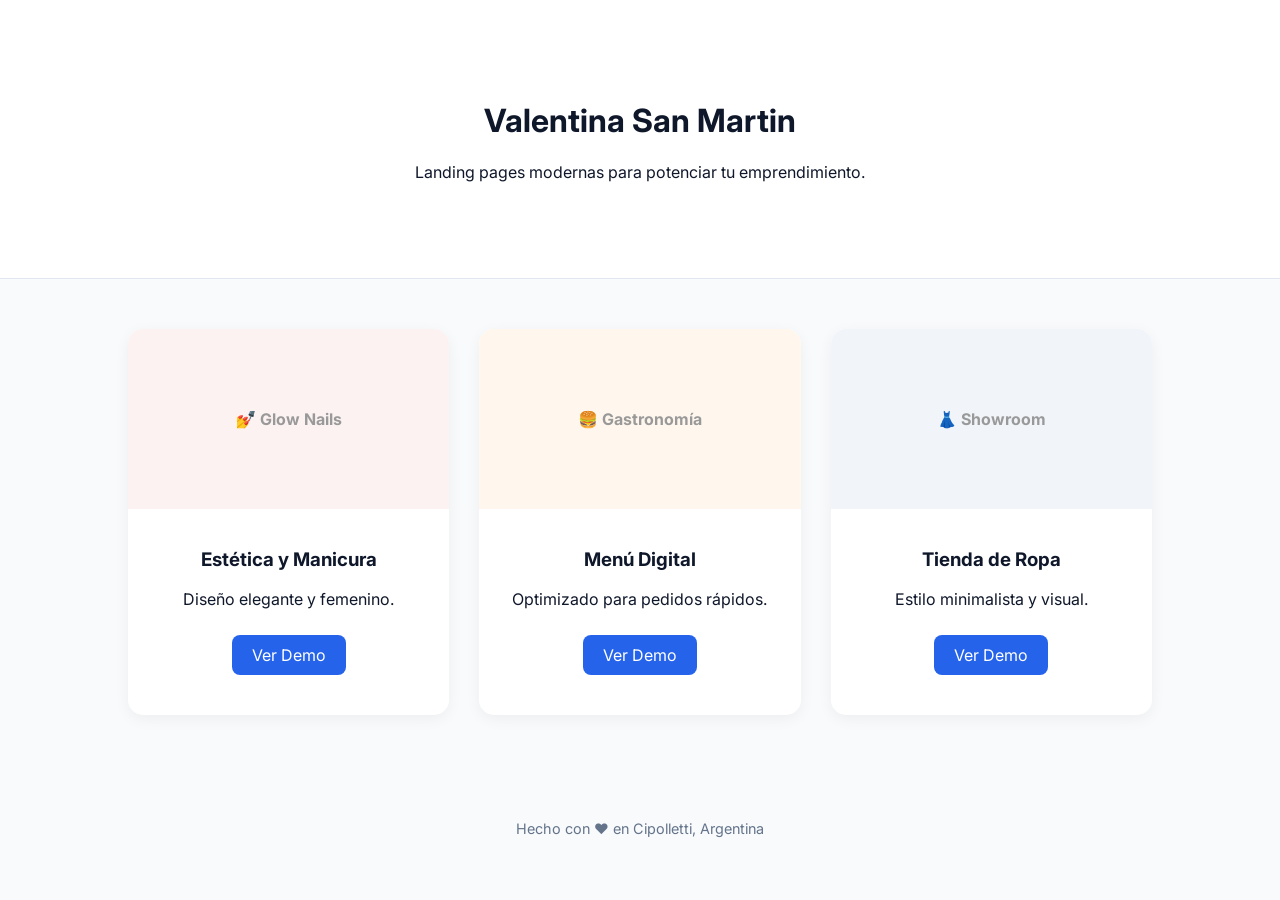
==== index.html @ 0935eae0 "Primer commit: Estructura de portafolio y demos" ====
<!DOCTYPE html>
<html lang="es">
<head>
    <meta charset="UTF-8">
    <meta name="viewport" content="width=device-width, initial-scale=1.0">
    <title>Valentina | Web Design & Soluciones Digitales</title>
    <link href="https://fonts.googleapis.com/css2?family=Inter:wght@300;400;700&display=swap" rel="stylesheet">
    <style>
        :root { --primary: #2563eb; --dark: #0f172a; --gray: #64748b; --light: #f8fafc; }
        body { font-family: 'Inter', sans-serif; background: var(--light); color: var(--dark); margin: 0; }
        header { padding: 80px 10%; text-align: center; background: white; border-bottom: 1px solid #e2e8f0; }
        .grid { display: grid; grid-template-columns: repeat(auto-fit, minmax(300px, 1fr)); gap: 30px; padding: 50px 10%; }
        .card { background: white; border-radius: 15px; overflow: hidden; box-shadow: 0 4px 15px rgba(0,0,0,0.05); transition: 0.3s; text-align: center; padding-bottom: 20px; }
        .card:hover { transform: translateY(-5px); }
        .card-img { height: 180px; background: #eee; display: flex; align-items: center; justify-content: center; font-weight: bold; color: #999; }
        .card-info { padding: 20px; }
        .btn-view { display: inline-block; padding: 10px 20px; background: var(--primary); color: white; text-decoration: none; border-radius: 8px; margin-top: 10px; }
        footer { padding: 40px; text-align: center; font-size: 0.9rem; color: var(--gray); }
    </style>
</head>
<body>
    <header>
        <h1>Valentina San Martin</h1>
        <p>Landing pages modernas para potenciar tu emprendimiento.</p>
    </header>

    <section class="grid">
        <div class="card">
            <div class="card-img" style="background:#fdf2f2;">💅 Glow Nails</div>
            <div class="card-info">
                <h3>Estética y Manicura</h3>
                <p>Diseño elegante y femenino.</p>
                <a href="glow-nails/uñas.html" class="btn-view">Ver Demo</a>
            </div>
        </div>

        <div class="card">
            <div class="card-img" style="background:#fff7ed;">🍔 Gastronomía</div>
            <div class="card-info">
                <h3>Menú Digital</h3>
                <p>Optimizado para pedidos rápidos.</p>
                <a href="gastronomia/comida.html" class="btn-view">Ver Demo</a>
            </div>
        </div>

        <div class="card">
            <div class="card-img" style="background:#f1f5f9;">👗 Showroom</div>
            <div class="card-info">
                <h3>Tienda de Ropa</h3>
                <p>Estilo minimalista y visual.</p>
                <a href="indumentaria/ropa.html" class="btn-view">Ver Demo</a>
            </div>
        </div>
    </section>

    <footer>
        <p>Hecho con ❤️ en Cipolletti, Argentina</p>
    </footer>
</body>
</html>
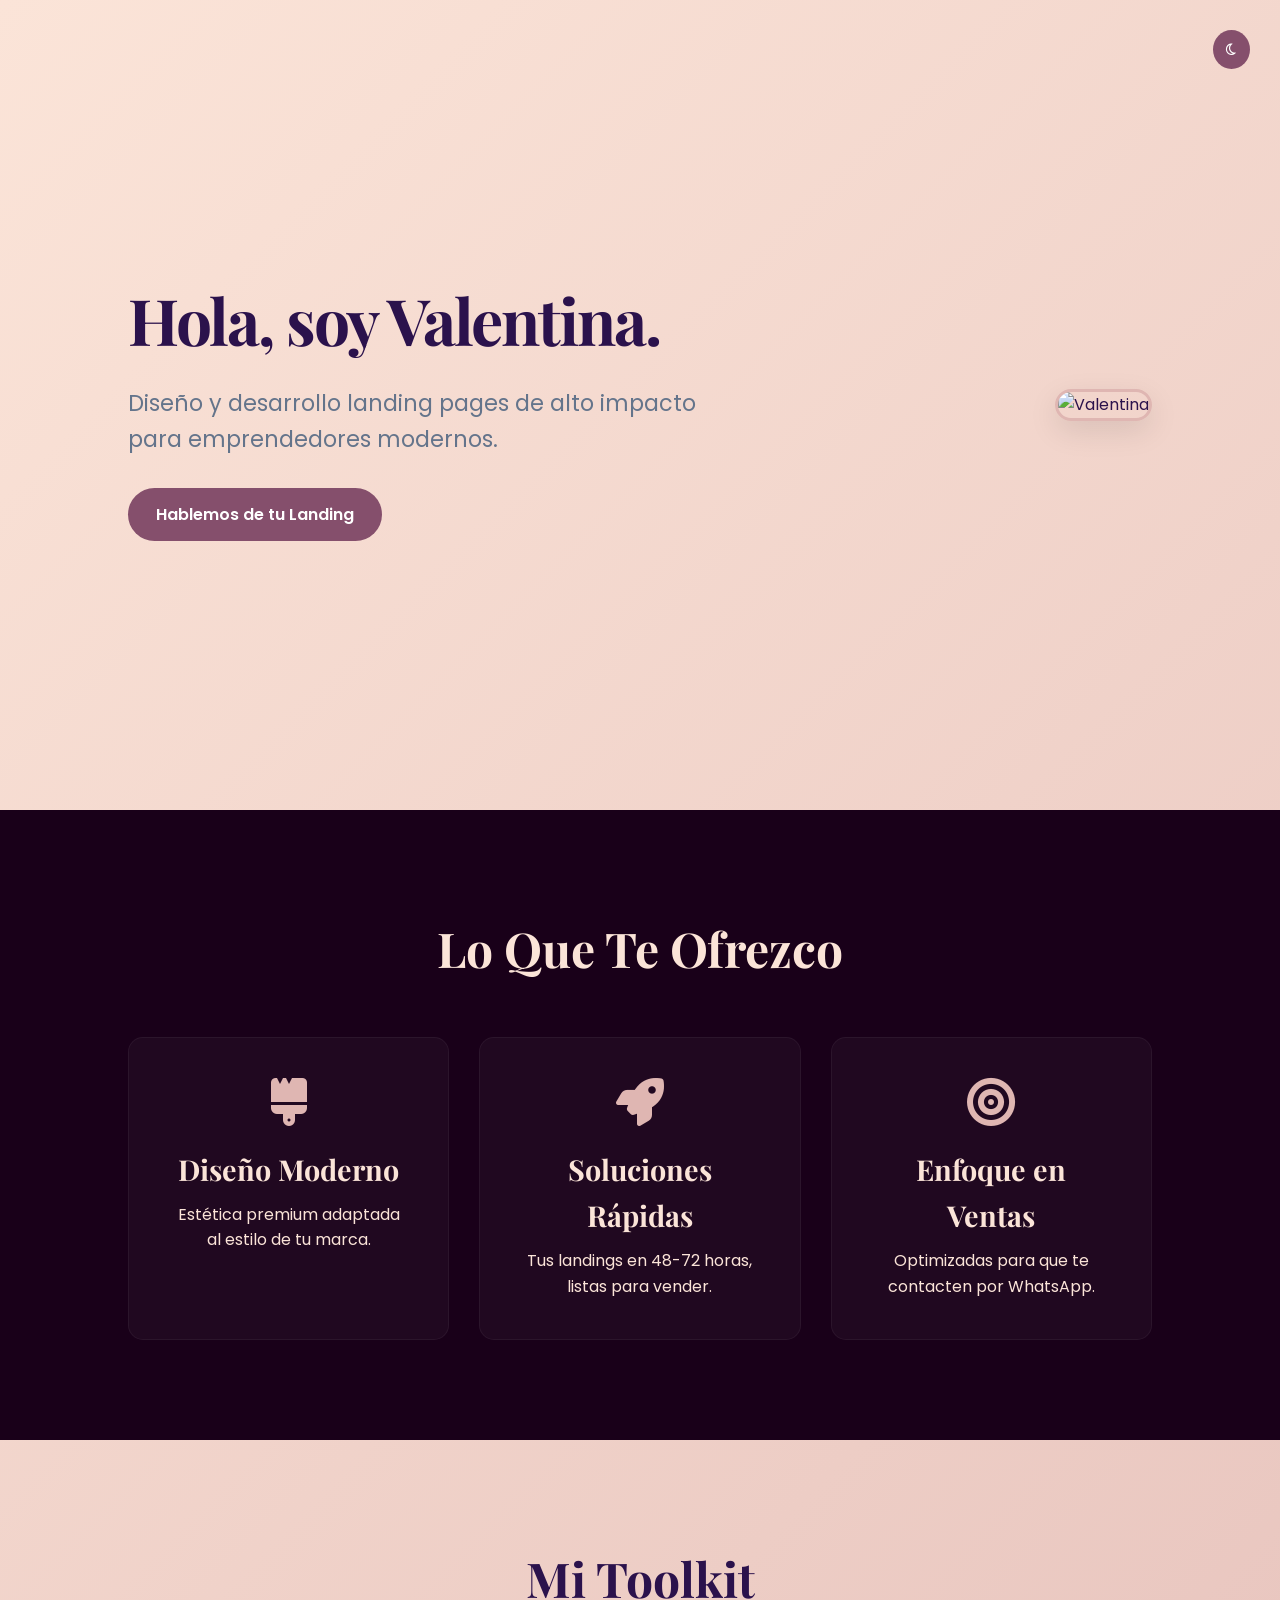
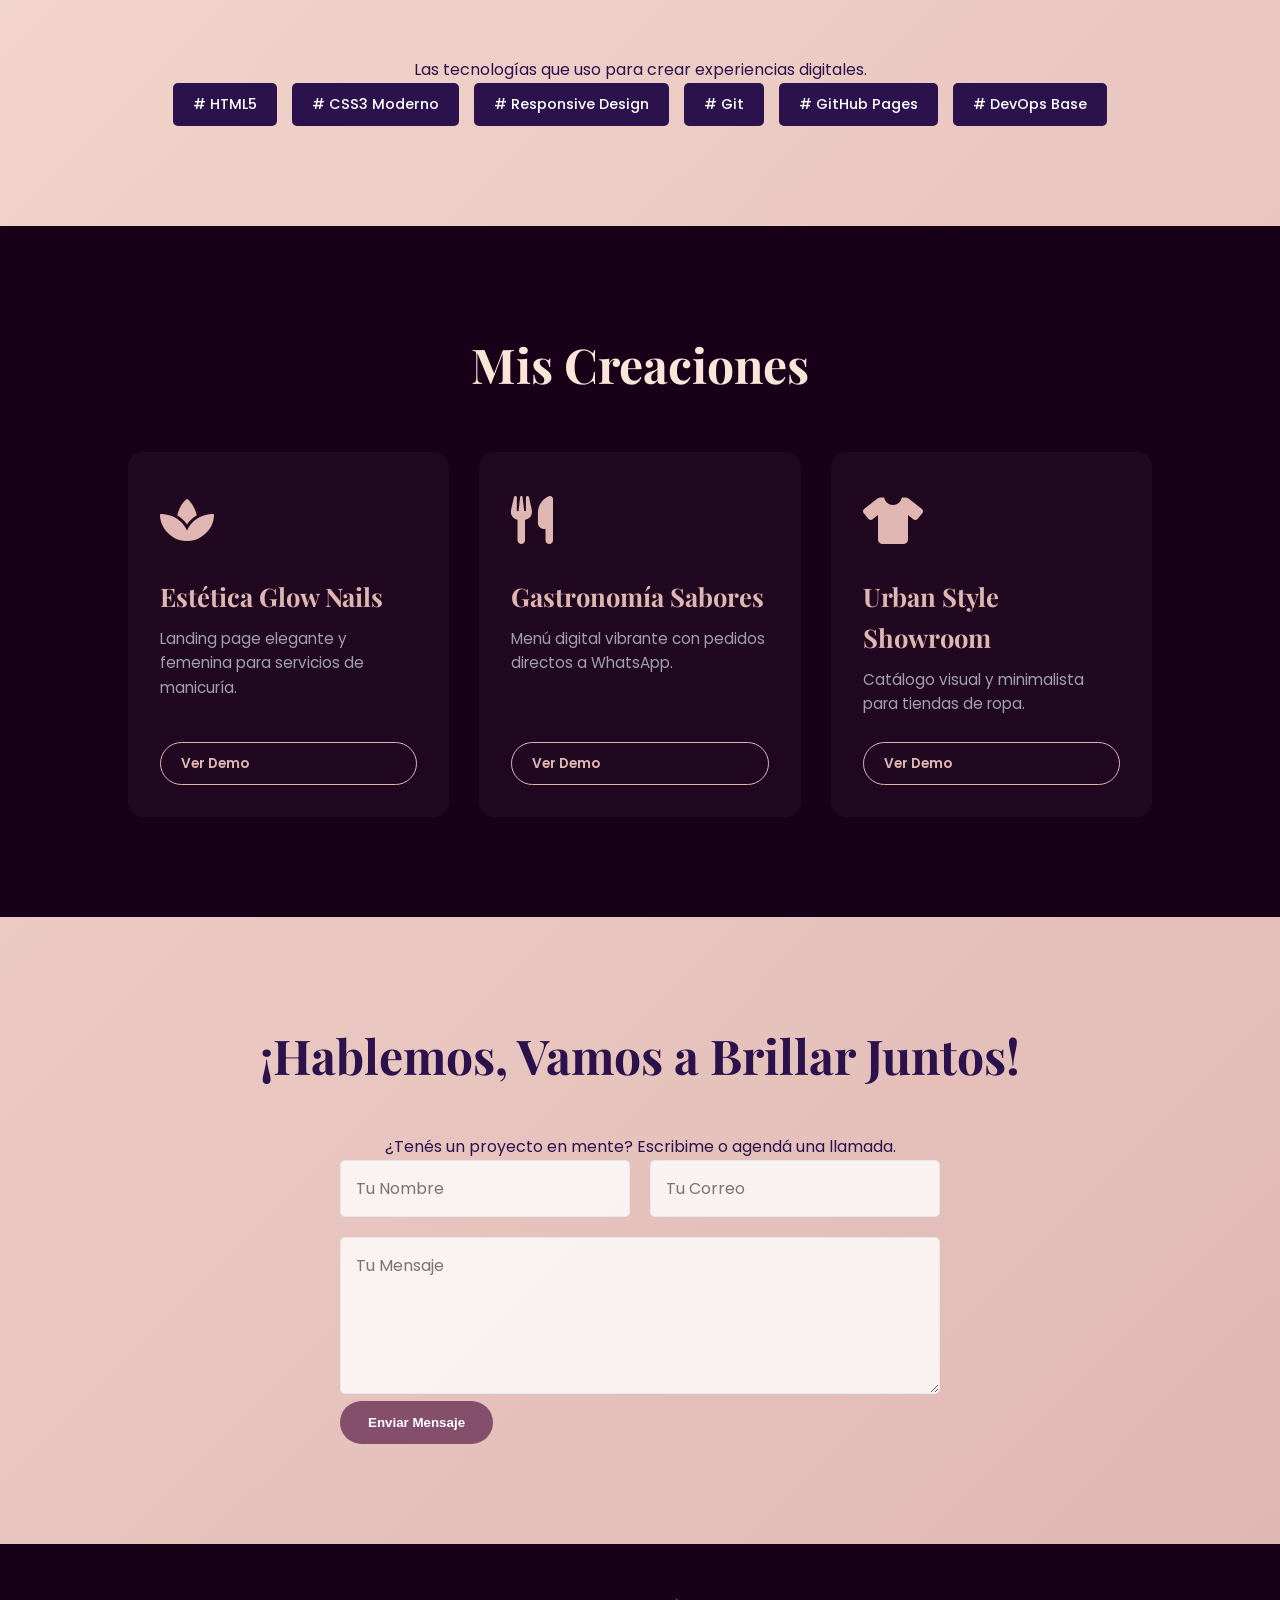
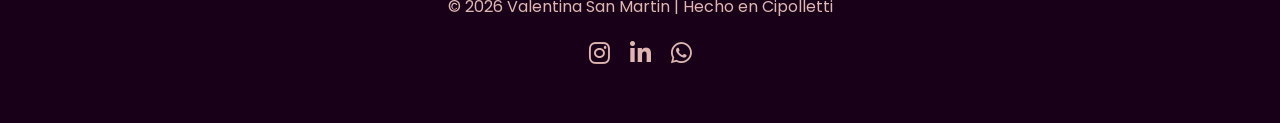
==== commit 4ff4fd55: "cambio de index/agregue imagen png/agregue archivo css" ====
--- a/index.html
+++ b/index.html
@@ -3,58 +3,105 @@
 <head>
     <meta charset="UTF-8">
     <meta name="viewport" content="width=device-width, initial-scale=1.0">
-    <title>Valentina | Web Design & Soluciones Digitales</title>
-    <link href="https://fonts.googleapis.com/css2?family=Inter:wght@300;400;700&display=swap" rel="stylesheet">
-    <style>
-        :root { --primary: #2563eb; --dark: #0f172a; --gray: #64748b; --light: #f8fafc; }
-        body { font-family: 'Inter', sans-serif; background: var(--light); color: var(--dark); margin: 0; }
-        header { padding: 80px 10%; text-align: center; background: white; border-bottom: 1px solid #e2e8f0; }
-        .grid { display: grid; grid-template-columns: repeat(auto-fit, minmax(300px, 1fr)); gap: 30px; padding: 50px 10%; }
-        .card { background: white; border-radius: 15px; overflow: hidden; box-shadow: 0 4px 15px rgba(0,0,0,0.05); transition: 0.3s; text-align: center; padding-bottom: 20px; }
-        .card:hover { transform: translateY(-5px); }
-        .card-img { height: 180px; background: #eee; display: flex; align-items: center; justify-content: center; font-weight: bold; color: #999; }
-        .card-info { padding: 20px; }
-        .btn-view { display: inline-block; padding: 10px 20px; background: var(--primary); color: white; text-decoration: none; border-radius: 8px; margin-top: 10px; }
-        footer { padding: 40px; text-align: center; font-size: 0.9rem; color: var(--gray); }
-    </style>
+    <title>Valentina San Martin | Soluciones Digitales Modernas</title>
+    <link href="https://fonts.googleapis.com/css2?family=Playfair+Display:ital,wght@0,400;0,700;1,400&family=Poppins:wght@300;400;600&display=swap" rel="stylesheet">
+    <link rel="stylesheet" href="https://cdnjs.cloudflare.com/ajax/libs/font-awesome/6.0.0/css/all.min.css">
+    <link rel="stylesheet" href="estilos.css">
 </head>
 <body>
-    <header>
-        <h1>Valentina San Martin</h1>
-        <p>Landing pages modernas para potenciar tu emprendimiento.</p>
-    </header>
 
-    <section class="grid">
-        <div class="card">
-            <div class="card-img" style="background:#fdf2f2;">💅 Glow Nails</div>
-            <div class="card-info">
-                <h3>Estética y Manicura</h3>
-                <p>Diseño elegante y femenino.</p>
-                <a href="glow-nails/uñas.html" class="btn-view">Ver Demo</a>
+    <button class="theme-toggle"><i class="far fa-moon"></i></button>
+
+    <section class="hero">
+        <div class="hero-text">
+            <h1>Hola, soy Valentina.</h1>
+            <p>Diseño y desarrollo landing pages de alto impacto para emprendedores modernos.</p>
+            <a href="https://wa.me/+542996011533" class="btn-main">Hablemos de tu Landing</a>
+        </div>
+        <div class="hero-avatar">
+            <img src="avatar.png" alt="Valentina">
+        </div>
+    </section>
+
+    <section class="about">
+        <h2>Lo Que Te Ofrezco</h2>
+        <div class="about-grid">
+            <div class="about-card">
+                <i class="fas fa-brush"></i>
+                <h3>Diseño Moderno</h3>
+                <p>Estética premium adaptada al estilo de tu marca.</p>
             </div>
-        </div>
-
-        <div class="card">
-            <div class="card-img" style="background:#fff7ed;">🍔 Gastronomía</div>
-            <div class="card-info">
-                <h3>Menú Digital</h3>
-                <p>Optimizado para pedidos rápidos.</p>
-                <a href="gastronomia/comida.html" class="btn-view">Ver Demo</a>
+            <div class="about-card">
+                <i class="fas fa-rocket"></i>
+                <h3>Soluciones Rápidas</h3>
+                <p>Tus landings en 48-72 horas, listas para vender.</p>
             </div>
-        </div>
-
-        <div class="card">
-            <div class="card-img" style="background:#f1f5f9;">👗 Showroom</div>
-            <div class="card-info">
-                <h3>Tienda de Ropa</h3>
-                <p>Estilo minimalista y visual.</p>
-                <a href="indumentaria/ropa.html" class="btn-view">Ver Demo</a>
+            <div class="about-card">
+                <i class="fas fa-bullseye"></i>
+                <h3>Enfoque en Ventas</h3>
+                <p>Optimizadas para que te contacten por WhatsApp.</p>
             </div>
         </div>
     </section>
 
+    <section class="skills">
+        <h2>Mi Toolkit</h2>
+        <p>Las tecnologías que uso para crear experiencias digitales.</p>
+        <div class="skill-tags">
+            <span># HTML5</span>
+            <span># CSS3 Moderno</span>
+            <span># Responsive Design</span>
+            <span># Git</span>
+            <span># GitHub Pages</span>
+            <span># DevOps Base</span>
+        </div>
+    </section>
+
+    <section class="projects">
+        <h2>Mis Creaciones</h2>
+        <div class="project-grid">
+            <div class="project-card">
+                <div class="card-icon"><i class="fas fa-spa"></i></div>
+                <h3>Estética Glow Nails</h3>
+                <p>Landing page elegante y femenina para servicios de manicuría.</p>
+                <a href="glow-nails/uñas.html" class="btn-demo">Ver Demo</a>
+            </div>
+            <div class="project-card">
+                <div class="card-icon"><i class="fas fa-utensils"></i></div>
+                <h3>Gastronomía Sabores</h3>
+                <p>Menú digital vibrante con pedidos directos a WhatsApp.</p>
+                <a href="gastronomia/comida.html" class="btn-demo">Ver Demo</a>
+            </div>
+            <div class="project-card">
+                <div class="card-icon"><i class="fas fa-tshirt"></i></div>
+                <h3>Urban Style Showroom</h3>
+                <p>Catálogo visual y minimalista para tiendas de ropa.</p>
+                <a href="indumentaria/ropa.html" class="btn-demo">Ver Demo</a>
+            </div>
+        </div>
+    </section>
+
+    <section class="contact">
+        <h2>¡Hablemos, Vamos a Brillar Juntos!</h2>
+        <p>¿Tenés un proyecto en mente? Escribime o agendá una llamada.</p>
+        <form class="contact-form">
+            <div class="form-group">
+                <input type="text" placeholder="Tu Nombre">
+                <input type="email" placeholder="Tu Correo">
+            </div>
+            <textarea placeholder="Tu Mensaje" rows="5"></textarea>
+            <button type="submit" class="btn-main">Enviar Mensaje</button>
+        </form>
+    </section>
+
     <footer>
-        <p>Hecho con ❤️ en Cipolletti, Argentina</p>
+        <p>© 2026 Valentina San Martin | Hecho en Cipolletti</p>
+        <div class="social-links">
+            <a href="#"><i class="fab fa-instagram"></i></a>
+            <a href="#"><i class="fab fa-linkedin-in"></i></a>
+            <a href="https://wa.me/+542996011533"><i class="fab fa-whatsapp"></i></a>
+        </div>
     </footer>
+
 </body>
 </html>
--- a/estilos.css
+++ b/estilos.css
@@ -0,0 +1,170 @@
+/* --- Variables de la Paleta Premium (Recreando degradados de Ananya) --- */
+:root {
+    /* Fondos Degradados Suaves */
+    --bg-light: #FBE4D8;
+    --bg-mid: #DFB6B2;
+    
+    /* Tonos oscuros y profundos para secciones (imitar el lila oscuro de Ananya) */
+    --bg-dark-section: #190019; /* Berenjena oscuro */
+    --border-dark: rgba(133, 79, 108, 0.15); /* Tono lila medio sutil */
+    
+    /* Textos */
+    --texto-oscuro: #2B124C;
+    --texto-oscuro-on-light: #2B124C;
+    --texto-claro-on-dark: #FBE4D8;
+    
+    /* Botones y Acentos (Lila medio/claro) */
+    --destacado: #854F6C;
+    --destacado-hover: #FBE4D8;
+}
+
+/* --- Estilos Base --- */
+* { box-sizing: border-box; margin: 0; padding: 0; }
+
+body {
+    font-family: 'Poppins', sans-serif;
+    color: var(--texto-oscuro-on-light);
+    line-height: 1.6;
+    background: linear-gradient(135deg, var(--bg-light) 0%, var(--bg-mid) 100%);
+    min-height: 100vh;
+}
+
+h1, h2, h3 { font-family: 'Playfair Display', serif; }
+
+section { padding: 100px 10%; text-align: center; }
+
+/* Botones Principales */
+.btn-main, .btn-demo {
+    display: inline-block;
+    padding: 14px 28px;
+    color: white;
+    text-decoration: none;
+    border-radius: 50px;
+    font-weight: 600;
+    transition: all 0.3s ease;
+    cursor: pointer;
+    border: none;
+}
+
+.btn-main { background: var(--destacado); }
+.btn-main:hover { background: var(--texto-oscuro); }
+
+/* --- Theme Toggle (Decorativo) --- */
+.theme-toggle {
+    position: fixed; top: 30px; right: 30px;
+    background: var(--destacado); color: white;
+    border-radius: 50%; padding: 12px; border: none;
+    cursor: pointer; z-index: 1000;
+}
+
+/* --- Sección 1: HERO (Recreando el layout de Ananya) --- */
+.hero {
+    display: flex; justify-content: space-between; align-items: center;
+    text-align: left; min-height: 90vh;
+}
+
+.hero-text { flex: 1; padding-right: 50px; }
+.hero-text h1 { font-size: 4rem; letter-spacing: -2px; color: var(--texto-oscuro); margin-bottom: 15px; }
+.hero-text p { font-size: 1.4rem; color: #64748b; margin-bottom: 30px; max-width: 600px; }
+
+.hero-avatar img {
+   width: 320px; /* Ancho de tu avatar */
+    height: auto;  /* Altura automática para mantener la proporción */
+    border-radius: 20px; /* Bordes redondeados sutiles, como Ananya */
+    object-fit: cover; /* Asegura que la imagen se adapte bien */
+    border: 3px solid #DFB6B2; /* Un borde sutil del tono rosa medio de tu paleta */
+    box-shadow: 0 10px 30px rgba(0,0,0,0.1); /* Sombra suave para dar profundidad */
+}
+
+/* --- Sección 2: SOBRE MÍ (Limpio como Ananya) --- */
+.about {
+    background: var(--bg-dark-section); color: var(--texto-claro-on-dark);
+}
+
+.about h2 { font-size: 3rem; margin-bottom: 50px; }
+
+.about-grid { display: grid; grid-template-columns: repeat(3, 1fr); gap: 30px; }
+
+.about-card {
+    background: rgba(255,255,255,0.03); border: 1px solid rgba(255,255,255,0.05);
+    padding: 40px; border-radius: 15px; transition: 0.3s;
+}
+
+.about-card:hover { transform: translateY(-8px); border-color: rgba(255,255,255,0.1); }
+.about-card i { font-size: 3rem; color: var(--bg-mid); margin-bottom: 20px; }
+.about-card h3 { font-size: 1.8rem; margin-bottom: 10px; }
+
+/* --- Sección 3: HABILIDADES (Tags limpias) --- */
+.skills h2 { font-size: 3rem; margin-bottom: 40px; }
+.skill-tags { display: flex; flex-wrap: wrap; justify-content: center; gap: 15px; }
+.skill-tags span {
+    background: var(--texto-oscuro); color: white;
+    padding: 10px 20px; border-radius: 5px;
+    font-size: 0.9rem; font-weight: 500;
+}
+
+/* --- Sección 4: PROYECTOS (Layout de Ananya) --- */
+.projects {
+    background: var(--bg-dark-section); color: var(--texto-claro-on-dark);
+}
+
+.projects h2 { font-size: 3rem; margin-bottom: 50px; }
+.project-grid { display: grid; grid-template-columns: repeat(3, 1fr); gap: 30px; }
+
+.project-card {
+    background: rgba(255,255,255,0.03); border-radius: 15px;
+    padding: 30px; text-align: left;
+    display: flex; flex-direction: column; justify-content: space-between;
+    transition: 0.3s;
+    border: 2px solid transparent;
+}
+
+/* Efecto hover degradado como Ananya (adaptado a tu paleta) */
+.project-card:hover {
+    transform: translateY(-5px);
+    border-color: #854F6C;
+    background: linear-gradient(135deg, #2B124C 0%, #190019 100%);
+    box-shadow: 0 10px 20px rgba(0,0,0,0.3);
+}
+
+.card-icon { font-size: 3rem; color: var(--bg-mid); margin-bottom: 15px; }
+.project-card h3 { font-size: 1.6rem; margin-bottom: 10px; color: var(--bg-mid); }
+.project-card p { font-size: 0.95rem; color: #a1a1aa; margin-bottom: 25px; flex-grow: 1; }
+
+.btn-demo {
+    padding: 10px 20px; font-size: 0.85rem;
+    border: 1px solid var(--bg-mid); background: transparent; color: var(--bg-mid);
+}
+
+.project-card:hover .btn-demo {
+    background: var(--bg-mid); color: #190019; border-color: transparent;
+}
+
+/* --- Sección 5: CONTACTO --- */
+.contact h2 { font-size: 3rem; margin-bottom: 40px; }
+.contact-form { max-width: 600px; margin: 0 auto; text-align: left; }
+.form-group { display: flex; gap: 20px; margin-bottom: 20px; }
+input, textarea {
+    width: 100%; padding: 15px;
+    border-radius: 5px; border: 1px solid #e2e8f0;
+    background: rgba(255,255,255,0.8);
+    font-family: 'Poppins', sans-serif; font-size: 1rem;
+}
+
+input:focus, textarea:focus { outline: none; border-color: var(--destacado); }
+
+/* --- Footer --- */
+footer {
+    background: var(--bg-dark-section); color: var(--bg-mid);
+    padding: 50px 10%; text-align: center;
+}
+.social-links { display: flex; justify-content: center; gap: 20px; margin-top: 15px; font-size: 1.5rem; }
+.social-links a { color: var(--bg-mid); transition: 0.3s; }
+.social-links a:hover { color: white; transform: scale(1.1); }
+
+/* --- Adaptación para Móviles --- */
+@media (max-width: 1024px) {
+    .hero { flex-direction: column-reverse; text-align: center; }
+    .hero-text { padding: 40px 0 0; }
+    .about-grid, .project-grid { grid-template-columns: 1fr; gap: 20px; }
+}
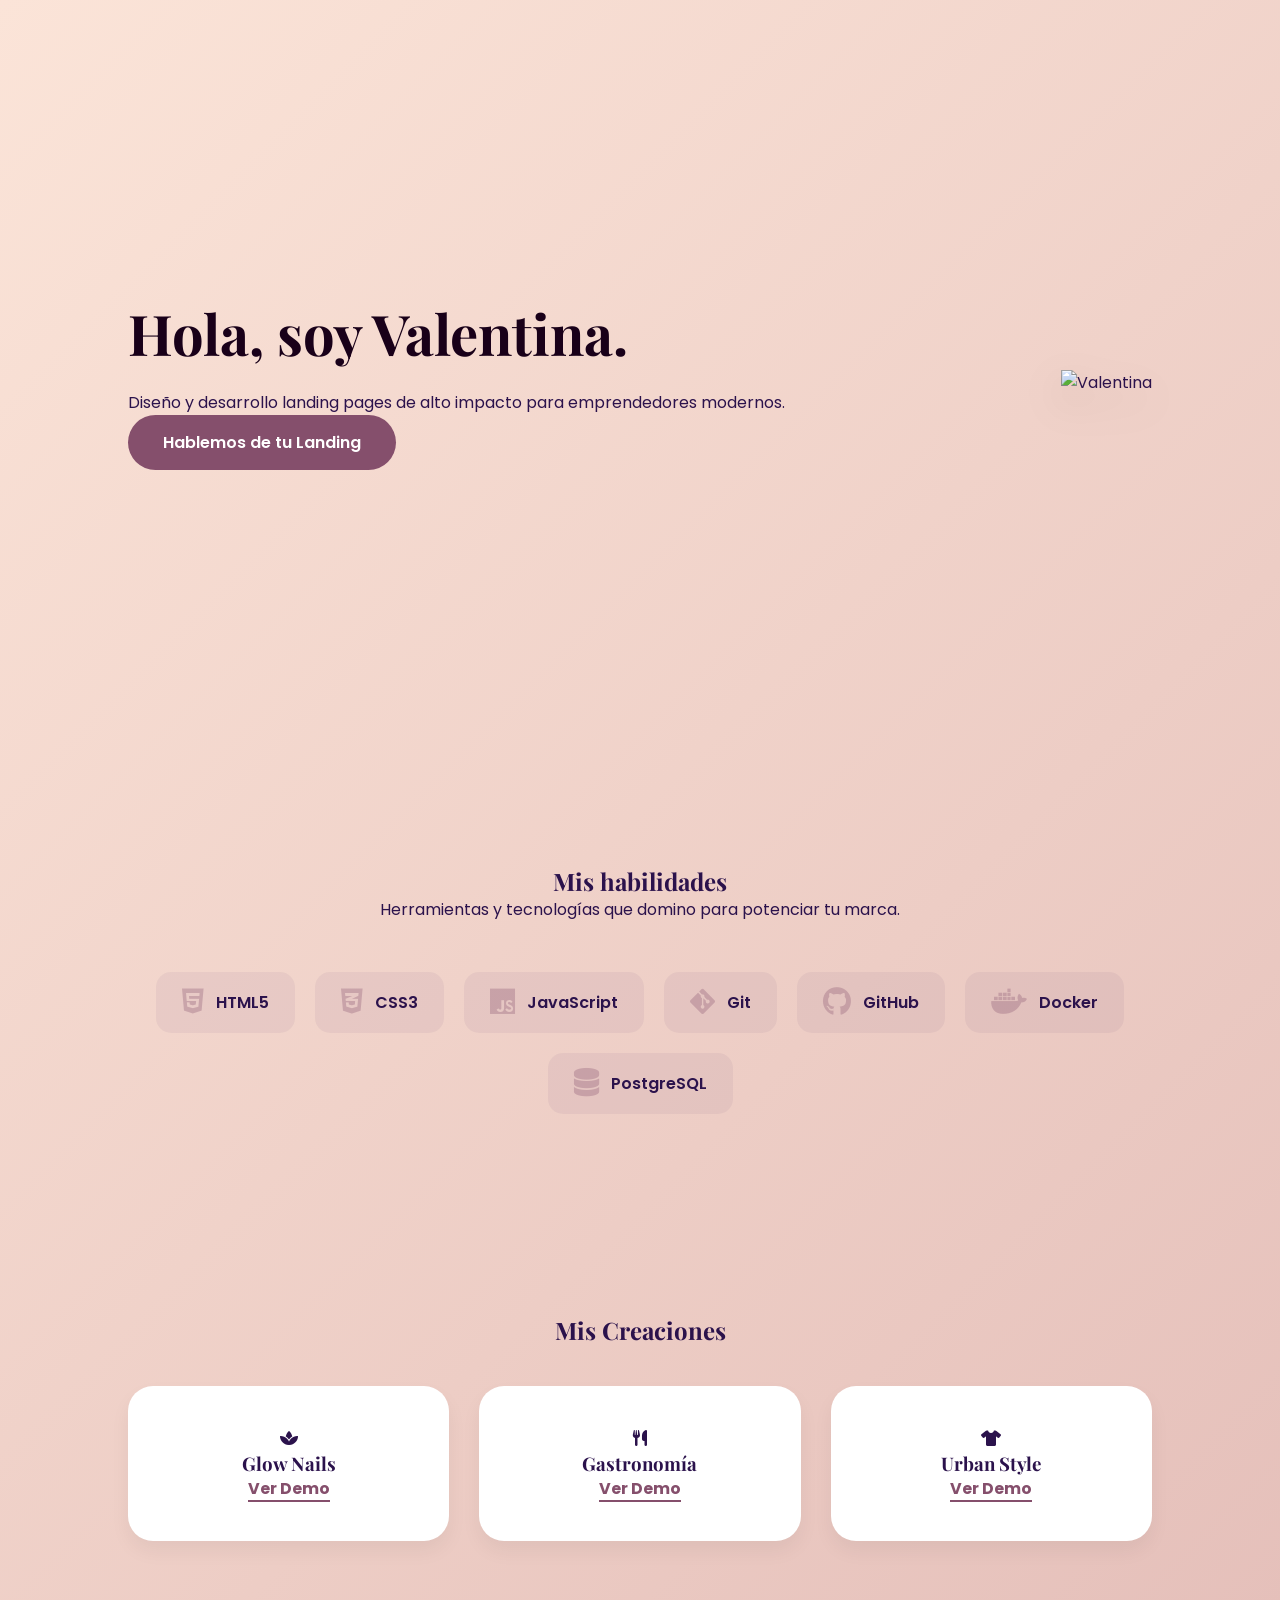
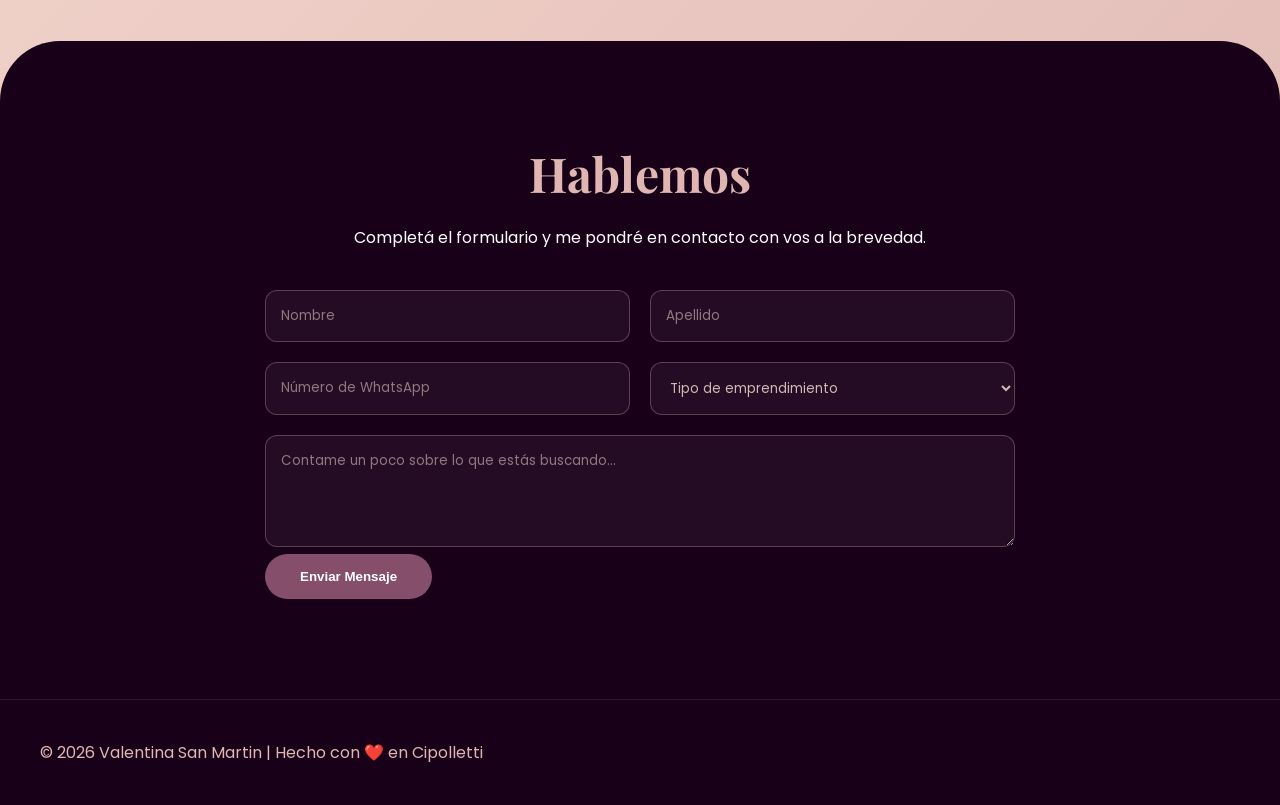
==== commit da28cfac: "Formulario conectado, avatar flotante y habilidades con logos" ====
--- a/index.html
+++ b/index.html
@@ -3,57 +3,35 @@
 <head>
     <meta charset="UTF-8">
     <meta name="viewport" content="width=device-width, initial-scale=1.0">
-    <title>Valentina San Martin | Soluciones Digitales Modernas</title>
-    <link href="https://fonts.googleapis.com/css2?family=Playfair+Display:ital,wght@0,400;0,700;1,400&family=Poppins:wght@300;400;600&display=swap" rel="stylesheet">
+    <title>Valentina San Martin | Portfolio</title>
+    <link href="https://fonts.googleapis.com/css2?family=Playfair+Display:wght@700&family=Poppins:wght@300;400;600&display=swap" rel="stylesheet">
     <link rel="stylesheet" href="https://cdnjs.cloudflare.com/ajax/libs/font-awesome/6.0.0/css/all.min.css">
     <link rel="stylesheet" href="estilos.css">
 </head>
 <body>
 
-    <button class="theme-toggle"><i class="far fa-moon"></i></button>
-
     <section class="hero">
         <div class="hero-text">
             <h1>Hola, soy Valentina.</h1>
             <p>Diseño y desarrollo landing pages de alto impacto para emprendedores modernos.</p>
-            <a href="https://wa.me/+542996011533" class="btn-main">Hablemos de tu Landing</a>
+            <a href="#hablemos" class="btn-main">Hablemos de tu Landing</a>
         </div>
         <div class="hero-avatar">
             <img src="avatar.png" alt="Valentina">
         </div>
     </section>
 
-    <section class="about">
-        <h2>Lo Que Te Ofrezco</h2>
-        <div class="about-grid">
-            <div class="about-card">
-                <i class="fas fa-brush"></i>
-                <h3>Diseño Moderno</h3>
-                <p>Estética premium adaptada al estilo de tu marca.</p>
-            </div>
-            <div class="about-card">
-                <i class="fas fa-rocket"></i>
-                <h3>Soluciones Rápidas</h3>
-                <p>Tus landings en 48-72 horas, listas para vender.</p>
-            </div>
-            <div class="about-card">
-                <i class="fas fa-bullseye"></i>
-                <h3>Enfoque en Ventas</h3>
-                <p>Optimizadas para que te contacten por WhatsApp.</p>
-            </div>
-        </div>
-    </section>
-
     <section class="skills">
-        <h2>Mi Toolkit</h2>
-        <p>Las tecnologías que uso para crear experiencias digitales.</p>
+        <h2>Mis habilidades</h2>
+        <p>Herramientas y tecnologías que domino para potenciar tu marca.</p>
         <div class="skill-tags">
-            <span># HTML5</span>
-            <span># CSS3 Moderno</span>
-            <span># Responsive Design</span>
-            <span># Git</span>
-            <span># GitHub Pages</span>
-            <span># DevOps Base</span>
+            <div class="skill-item"><i class="fab fa-html5"></i> HTML5</div>
+            <div class="skill-item"><i class="fab fa-css3-alt"></i> CSS3</div>
+            <div class="skill-item"><i class="fab fa-js"></i> JavaScript</div>
+            <div class="skill-item"><i class="fab fa-git-alt"></i> Git</div>
+            <div class="skill-item"><i class="fab fa-github"></i> GitHub</div>
+            <div class="skill-item"><i class="fab fa-docker"></i> Docker</div>
+            <div class="skill-item"><i class="fas fa-database"></i> PostgreSQL</div>
         </div>
     </section>
 
@@ -62,45 +40,48 @@
         <div class="project-grid">
             <div class="project-card">
                 <div class="card-icon"><i class="fas fa-spa"></i></div>
-                <h3>Estética Glow Nails</h3>
-                <p>Landing page elegante y femenina para servicios de manicuría.</p>
-                <a href="glow-nails/uñas.html" class="btn-demo">Ver Demo</a>
+                <h3>Glow Nails</h3>
+                <a href="unas.html" class="btn-demo">Ver Demo</a>
             </div>
             <div class="project-card">
                 <div class="card-icon"><i class="fas fa-utensils"></i></div>
-                <h3>Gastronomía Sabores</h3>
-                <p>Menú digital vibrante con pedidos directos a WhatsApp.</p>
-                <a href="gastronomia/comida.html" class="btn-demo">Ver Demo</a>
+                <h3>Gastronomía</h3>
+                <a href="comida.html" class="btn-demo">Ver Demo</a>
             </div>
             <div class="project-card">
                 <div class="card-icon"><i class="fas fa-tshirt"></i></div>
-                <h3>Urban Style Showroom</h3>
-                <p>Catálogo visual y minimalista para tiendas de ropa.</p>
-                <a href="indumentaria/ropa.html" class="btn-demo">Ver Demo</a>
+                <h3>Urban Style</h3>
+                <a href="ropa.html" class="btn-demo">Ver Demo</a>
             </div>
         </div>
     </section>
 
-    <section class="contact">
-        <h2>¡Hablemos, Vamos a Brillar Juntos!</h2>
-        <p>¿Tenés un proyecto en mente? Escribime o agendá una llamada.</p>
-        <form class="contact-form">
-            <div class="form-group">
-                <input type="text" placeholder="Tu Nombre">
-                <input type="email" placeholder="Tu Correo">
+    <section id="hablemos" class="contact">
+        <h2>Hablemos</h2>
+        <p>Completá el formulario y me pondré en contacto con vos a la brevedad.</p>
+        
+        <form action="https://formspree.io/f/mwvapdnp" method="POST" class="contact-form">
+            <div class="form-row">
+                <input type="text" name="nombre" placeholder="Nombre" required>
+                <input type="text" name="apellido" placeholder="Apellido" required>
             </div>
-            <textarea placeholder="Tu Mensaje" rows="5"></textarea>
+            <div class="form-row">
+                <input type="tel" name="telefono" placeholder="Número de WhatsApp" required>
+                <select name="emprendimiento" required>
+                    <option value="" disabled selected>Tipo de emprendimiento</option>
+                    <option value="Gastronomía">Gastronomía</option>
+                    <option value="Estética">Estética / Uñas</option>
+                    <option value="Ropa">Showroom de Ropa</option>
+                    <option value="Otro">Otro</option>
+                </select>
+            </div>
+            <textarea name="mensaje" placeholder="Contame un poco sobre lo que estás buscando..." rows="4" required></textarea>
             <button type="submit" class="btn-main">Enviar Mensaje</button>
         </form>
     </section>
 
     <footer>
-        <p>© 2026 Valentina San Martin | Hecho en Cipolletti</p>
-        <div class="social-links">
-            <a href="#"><i class="fab fa-instagram"></i></a>
-            <a href="#"><i class="fab fa-linkedin-in"></i></a>
-            <a href="https://wa.me/+542996011533"><i class="fab fa-whatsapp"></i></a>
-        </div>
+        <p>© 2026 Valentina San Martin | Hecho con ❤️ en Cipolletti</p>
     </footer>
 
 </body>
--- a/estilos.css
+++ b/estilos.css
@@ -1,31 +1,18 @@
-/* --- Variables de la Paleta Premium (Recreando degradados de Ananya) --- */
 :root {
-    /* Fondos Degradados Suaves */
     --bg-light: #FBE4D8;
     --bg-mid: #DFB6B2;
-    
-    /* Tonos oscuros y profundos para secciones (imitar el lila oscuro de Ananya) */
-    --bg-dark-section: #190019; /* Berenjena oscuro */
-    --border-dark: rgba(133, 79, 108, 0.15); /* Tono lila medio sutil */
-    
-    /* Textos */
+    --bg-dark: #190019;
+    --destacado: #854F6C;
     --texto-oscuro: #2B124C;
-    --texto-oscuro-on-light: #2B124C;
-    --texto-claro-on-dark: #FBE4D8;
-    
-    /* Botones y Acentos (Lila medio/claro) */
-    --destacado: #854F6C;
-    --destacado-hover: #FBE4D8;
 }
 
-/* --- Estilos Base --- */
 * { box-sizing: border-box; margin: 0; padding: 0; }
 
 body {
     font-family: 'Poppins', sans-serif;
-    color: var(--texto-oscuro-on-light);
-    line-height: 1.6;
     background: linear-gradient(135deg, var(--bg-light) 0%, var(--bg-mid) 100%);
+    color: var(--texto-oscuro);
+    scroll-behavior: smooth;
     min-height: 100vh;
 }
 
@@ -33,138 +20,111 @@
 
 section { padding: 100px 10%; text-align: center; }
 
-/* Botones Principales */
-.btn-main, .btn-demo {
-    display: inline-block;
-    padding: 14px 28px;
-    color: white;
-    text-decoration: none;
-    border-radius: 50px;
-    font-weight: 600;
-    transition: all 0.3s ease;
-    cursor: pointer;
-    border: none;
+/* Avatar Flotante y sin fondo */
+.hero { display: flex; align-items: center; justify-content: space-between; min-height: 85vh; text-align: left; }
+.hero-text { flex: 1; padding-right: 50px; }
+.hero-text h1 { font-size: 3.5rem; margin-bottom: 20px; color: var(--bg-dark); }
+
+.hero-avatar img {
+    width: 250px; /* Tamaño más chico */
+    height: auto;
+    filter: drop-shadow(0 15px 20px rgba(0,0,0,0.15));
+    animation: floating 4s ease-in-out infinite;
 }
 
-.btn-main { background: var(--destacado); }
-.btn-main:hover { background: var(--texto-oscuro); }
-
-/* --- Theme Toggle (Decorativo) --- */
-.theme-toggle {
-    position: fixed; top: 30px; right: 30px;
-    background: var(--destacado); color: white;
-    border-radius: 50%; padding: 12px; border: none;
-    cursor: pointer; z-index: 1000;
+@keyframes floating {
+    0% { transform: translateY(0px); }
+    50% { transform: translateY(-20px); }
+    100% { transform: translateY(0px); }
 }
 
-/* --- Sección 1: HERO (Recreando el layout de Ananya) --- */
-.hero {
-    display: flex; justify-content: space-between; align-items: center;
-    text-align: left; min-height: 90vh;
+/* Habilidades con iluminación */
+.skill-tags { display: flex; flex-wrap: wrap; justify-content: center; gap: 20px; margin-top: 50px; }
+
+.skill-item {
+    background: rgba(43, 18, 76, 0.05);
+    padding: 15px 25px;
+    border-radius: 15px;
+    display: flex;
+    align-items: center;
+    gap: 12px;
+    font-weight: 600;
+    transition: all 0.4s ease;
+    border: 1px solid transparent;
 }
 
-.hero-text { flex: 1; padding-right: 50px; }
-.hero-text h1 { font-size: 4rem; letter-spacing: -2px; color: var(--texto-oscuro); margin-bottom: 15px; }
-.hero-text p { font-size: 1.4rem; color: #64748b; margin-bottom: 30px; max-width: 600px; }
-
-.hero-avatar img {
-   width: 320px; /* Ancho de tu avatar */
-    height: auto;  /* Altura automática para mantener la proporción */
-    border-radius: 20px; /* Bordes redondeados sutiles, como Ananya */
-    object-fit: cover; /* Asegura que la imagen se adapte bien */
-    border: 3px solid #DFB6B2; /* Un borde sutil del tono rosa medio de tu paleta */
-    box-shadow: 0 10px 30px rgba(0,0,0,0.1); /* Sombra suave para dar profundidad */
+.skill-item i {
+    font-size: 1.8rem;
+    opacity: 0.3; /* Transparentoso por defecto */
+    transition: 0.4s;
+    color: var(--destacado);
 }
 
-/* --- Sección 2: SOBRE MÍ (Limpio como Ananya) --- */
-.about {
-    background: var(--bg-dark-section); color: var(--texto-claro-on-dark);
+.skill-item:hover {
+    background: var(--bg-dark);
+    color: white;
+    transform: translateY(-5px);
+    border-color: var(--destacado);
+    box-shadow: 0 10px 25px rgba(133, 79, 108, 0.4); /* Iluminación */
 }
 
-.about h2 { font-size: 3rem; margin-bottom: 50px; }
-
-.about-grid { display: grid; grid-template-columns: repeat(3, 1fr); gap: 30px; }
-
-.about-card {
-    background: rgba(255,255,255,0.03); border: 1px solid rgba(255,255,255,0.05);
-    padding: 40px; border-radius: 15px; transition: 0.3s;
+.skill-item:hover i {
+    opacity: 1; /* Se ilumina al pasar el mouse */
+    color: var(--bg-mid);
 }
 
-.about-card:hover { transform: translateY(-8px); border-color: rgba(255,255,255,0.1); }
-.about-card i { font-size: 3rem; color: var(--bg-mid); margin-bottom: 20px; }
-.about-card h3 { font-size: 1.8rem; margin-bottom: 10px; }
+/* Formulario de Contacto */
+.contact { background: var(--bg-dark); color: white; border-radius: 60px 60px 0 0; }
+.contact h2 { font-size: 3rem; margin-bottom: 20px; color: var(--bg-mid); }
+.contact-form { max-width: 750px; margin: 40px auto 0; text-align: left; }
 
-/* --- Sección 3: HABILIDADES (Tags limpias) --- */
-.skills h2 { font-size: 3rem; margin-bottom: 40px; }
-.skill-tags { display: flex; flex-wrap: wrap; justify-content: center; gap: 15px; }
-.skill-tags span {
-    background: var(--texto-oscuro); color: white;
-    padding: 10px 20px; border-radius: 5px;
-    font-size: 0.9rem; font-weight: 500;
+.form-row { display: flex; gap: 20px; margin-bottom: 20px; }
+
+input, select, textarea {
+    width: 100%;
+    padding: 15px;
+    border-radius: 12px;
+    border: 1px solid rgba(223, 182, 178, 0.3);
+    background: rgba(255, 255, 255, 0.05);
+    color: white;
+    font-family: 'Poppins', sans-serif;
 }
 
-/* --- Sección 4: PROYECTOS (Layout de Ananya) --- */
-.projects {
-    background: var(--bg-dark-section); color: var(--texto-claro-on-dark);
+input::placeholder, textarea::placeholder { color: rgba(251, 228, 216, 0.5); }
+
+select { color: rgba(251, 228, 216, 0.8); }
+option { background: var(--bg-dark); color: white; }
+
+/* Botones */
+.btn-main {
+    background: var(--destacado);
+    color: white;
+    padding: 15px 35px;
+    border-radius: 50px;
+    text-decoration: none;
+    font-weight: 600;
+    border: none;
+    cursor: pointer;
+    transition: 0.3s;
+    display: inline-block;
 }
 
-.projects h2 { font-size: 3rem; margin-bottom: 50px; }
-.project-grid { display: grid; grid-template-columns: repeat(3, 1fr); gap: 30px; }
-
-.project-card {
-    background: rgba(255,255,255,0.03); border-radius: 15px;
-    padding: 30px; text-align: left;
-    display: flex; flex-direction: column; justify-content: space-between;
-    transition: 0.3s;
-    border: 2px solid transparent;
+.btn-main:hover {
+    background: white;
+    color: var(--bg-dark);
+    transform: scale(1.05);
 }
 
-/* Efecto hover degradado como Ananya (adaptado a tu paleta) */
-.project-card:hover {
-    transform: translateY(-5px);
-    border-color: #854F6C;
-    background: linear-gradient(135deg, #2B124C 0%, #190019 100%);
-    box-shadow: 0 10px 20px rgba(0,0,0,0.3);
-}
+/* Proyectos (Estilo limpio) */
+.project-grid { display: grid; grid-template-columns: repeat(auto-fit, minmax(280px, 1fr)); gap: 30px; margin-top: 40px; }
+.project-card { background: white; padding: 40px; border-radius: 25px; transition: 0.3s; box-shadow: 0 10px 20px rgba(0,0,0,0.05); }
+.project-card:hover { transform: translateY(-10px); }
+.btn-demo { color: var(--destacado); font-weight: 700; text-decoration: none; border-bottom: 2px solid; }
 
-.card-icon { font-size: 3rem; color: var(--bg-mid); margin-bottom: 15px; }
-.project-card h3 { font-size: 1.6rem; margin-bottom: 10px; color: var(--bg-mid); }
-.project-card p { font-size: 0.95rem; color: #a1a1aa; margin-bottom: 25px; flex-grow: 1; }
+footer { padding: 40px; background: var(--bg-dark); color: var(--bg-mid); border-top: 1px solid rgba(255,255,255,0.1); }
 
-.btn-demo {
-    padding: 10px 20px; font-size: 0.85rem;
-    border: 1px solid var(--bg-mid); background: transparent; color: var(--bg-mid);
-}
-
-.project-card:hover .btn-demo {
-    background: var(--bg-mid); color: #190019; border-color: transparent;
-}
-
-/* --- Sección 5: CONTACTO --- */
-.contact h2 { font-size: 3rem; margin-bottom: 40px; }
-.contact-form { max-width: 600px; margin: 0 auto; text-align: left; }
-.form-group { display: flex; gap: 20px; margin-bottom: 20px; }
-input, textarea {
-    width: 100%; padding: 15px;
-    border-radius: 5px; border: 1px solid #e2e8f0;
-    background: rgba(255,255,255,0.8);
-    font-family: 'Poppins', sans-serif; font-size: 1rem;
-}
-
-input:focus, textarea:focus { outline: none; border-color: var(--destacado); }
-
-/* --- Footer --- */
-footer {
-    background: var(--bg-dark-section); color: var(--bg-mid);
-    padding: 50px 10%; text-align: center;
-}
-.social-links { display: flex; justify-content: center; gap: 20px; margin-top: 15px; font-size: 1.5rem; }
-.social-links a { color: var(--bg-mid); transition: 0.3s; }
-.social-links a:hover { color: white; transform: scale(1.1); }
-
-/* --- Adaptación para Móviles --- */
-@media (max-width: 1024px) {
+@media (max-width: 768px) {
     .hero { flex-direction: column-reverse; text-align: center; }
     .hero-text { padding: 40px 0 0; }
-    .about-grid, .project-grid { grid-template-columns: 1fr; gap: 20px; }
+    .form-row { flex-direction: column; gap: 20px; }
 }
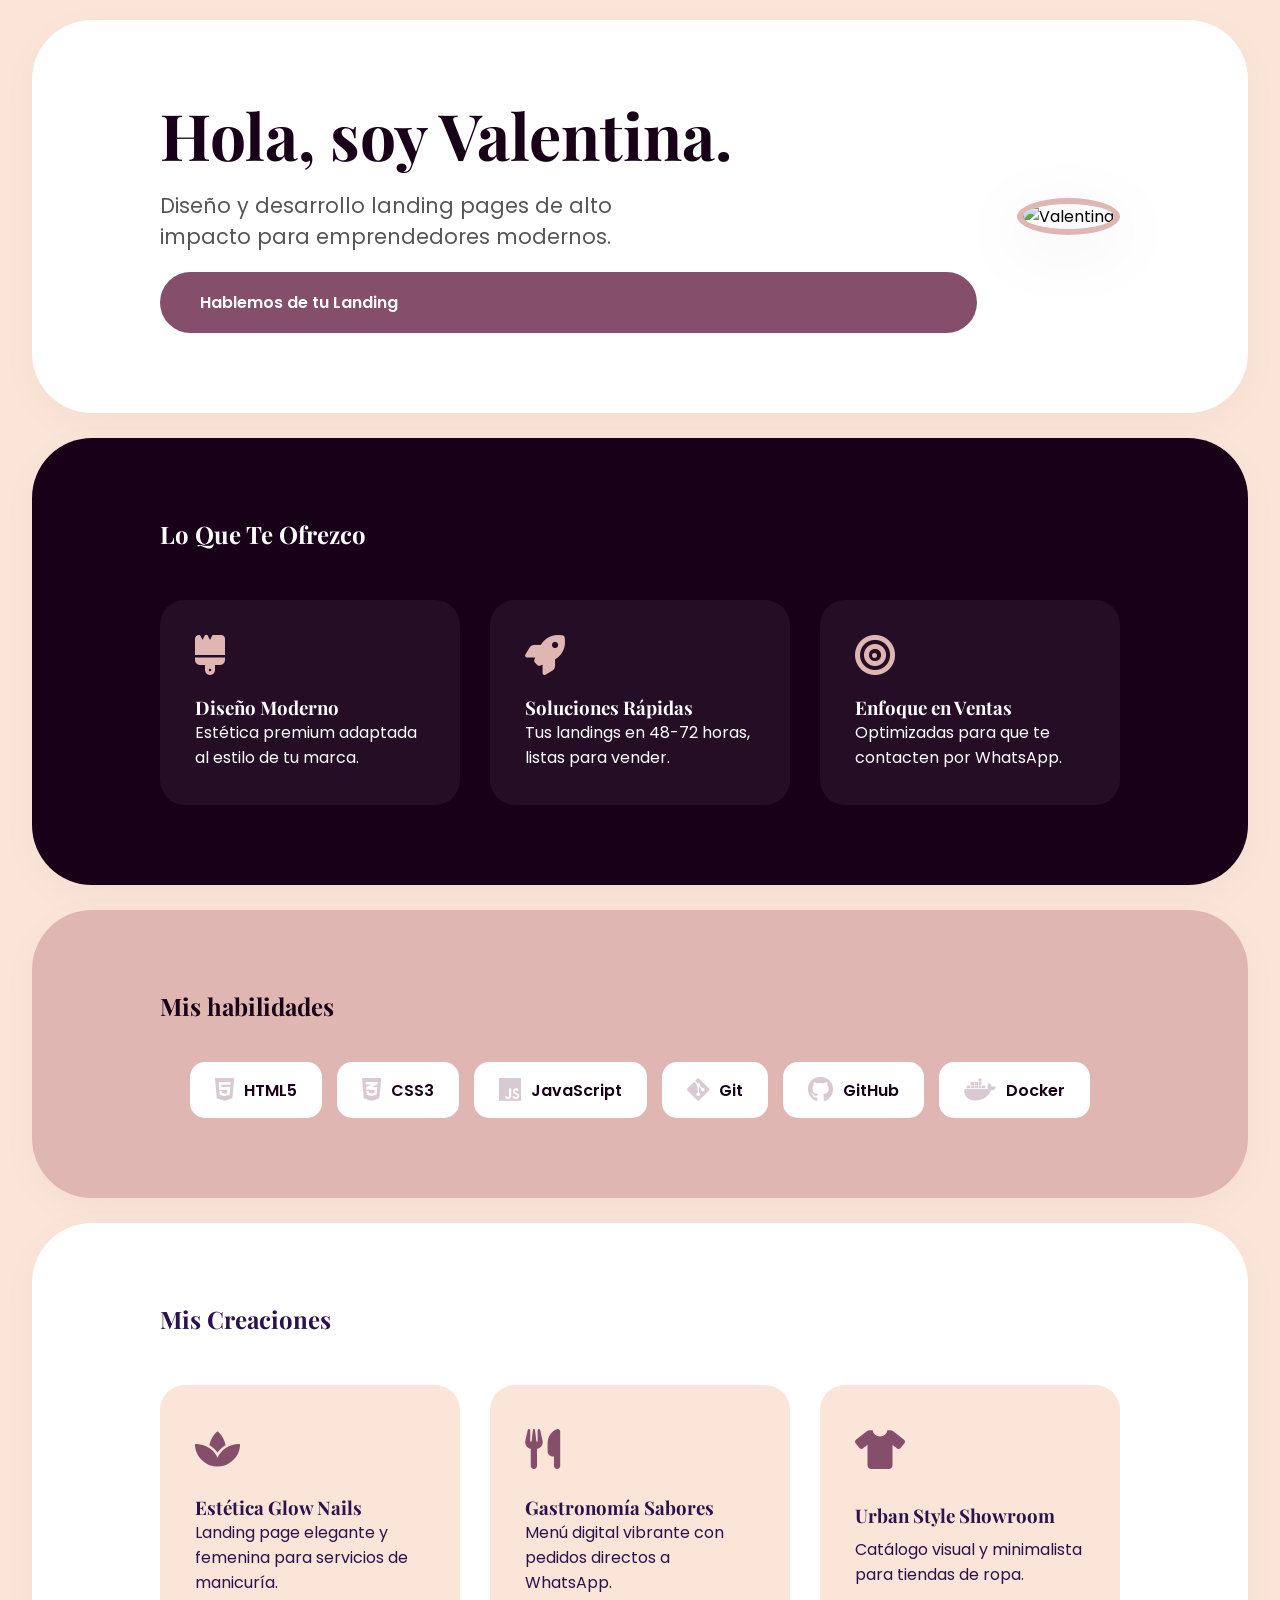
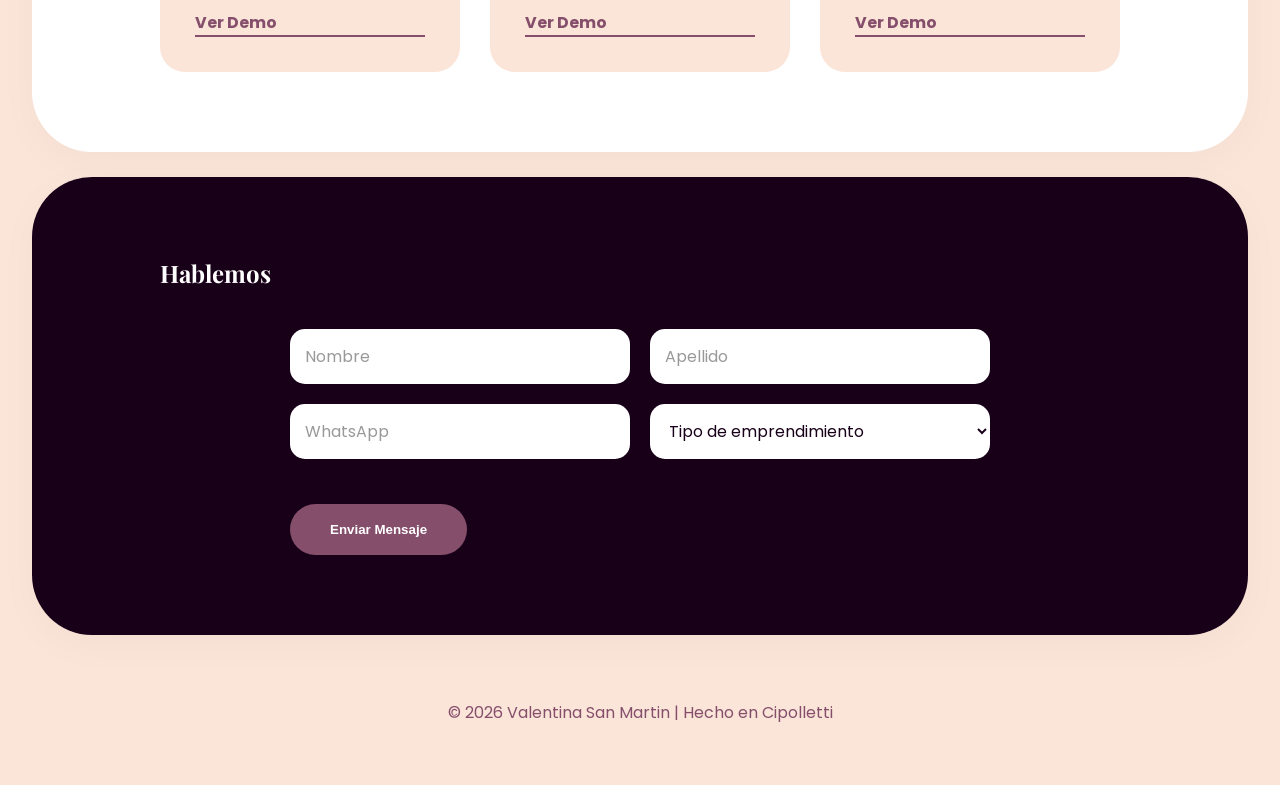
==== commit 9fa5fb85: "ultimos cambios en el index y css FINALES para el porfolio" ====
--- a/index.html
+++ b/index.html
@@ -10,7 +10,7 @@
 </head>
 <body>
 
-    <section class="hero">
+    <section class="bento-item hero">
         <div class="hero-text">
             <h1>Hola, soy Valentina.</h1>
             <p>Diseño y desarrollo landing pages de alto impacto para emprendedores modernos.</p>
@@ -21,9 +21,29 @@
         </div>
     </section>
 
-    <section class="skills">
+    <section class="bento-item about">
+        <h2>Lo Que Te Ofrezco</h2>
+        <div class="about-grid">
+            <div class="about-card">
+                <i class="fas fa-brush"></i>
+                <h3>Diseño Moderno</h3>
+                <p>Estética premium adaptada al estilo de tu marca.</p>
+            </div>
+            <div class="about-card">
+                <i class="fas fa-rocket"></i>
+                <h3>Soluciones Rápidas</h3>
+                <p>Tus landings en 48-72 horas, listas para vender.</p>
+            </div>
+            <div class="about-card">
+                <i class="fas fa-bullseye"></i>
+                <h3>Enfoque en Ventas</h3>
+                <p>Optimizadas para que te contacten por WhatsApp.</p>
+            </div>
+        </div>
+    </section>
+
+    <section class="bento-item skills">
         <h2>Mis habilidades</h2>
-        <p>Herramientas y tecnologías que domino para potenciar tu marca.</p>
         <div class="skill-tags">
             <div class="skill-item"><i class="fab fa-html5"></i> HTML5</div>
             <div class="skill-item"><i class="fab fa-css3-alt"></i> CSS3</div>
@@ -31,58 +51,73 @@
             <div class="skill-item"><i class="fab fa-git-alt"></i> Git</div>
             <div class="skill-item"><i class="fab fa-github"></i> GitHub</div>
             <div class="skill-item"><i class="fab fa-docker"></i> Docker</div>
-            <div class="skill-item"><i class="fas fa-database"></i> PostgreSQL</div>
         </div>
     </section>
 
-    <section class="projects">
+    <section class="bento-item projects">
         <h2>Mis Creaciones</h2>
         <div class="project-grid">
             <div class="project-card">
                 <div class="card-icon"><i class="fas fa-spa"></i></div>
-                <h3>Glow Nails</h3>
-                <a href="unas.html" class="btn-demo">Ver Demo</a>
+                <h3>Estética Glow Nails</h3>
+                <p>Landing page elegante y femenina para servicios de manicuría.</p>
+                <a href="glow-nails/uñas.html" class="btn-demo">Ver Demo</a>
             </div>
             <div class="project-card">
                 <div class="card-icon"><i class="fas fa-utensils"></i></div>
-                <h3>Gastronomía</h3>
-                <a href="comida.html" class="btn-demo">Ver Demo</a>
+                <h3>Gastronomía Sabores</h3>
+                <p>Menú digital vibrante con pedidos directos a WhatsApp.</p>
+                <a href="gastronomia/comida.html" class="btn-demo">Ver Demo</a>
             </div>
             <div class="project-card">
                 <div class="card-icon"><i class="fas fa-tshirt"></i></div>
-                <h3>Urban Style</h3>
-                <a href="ropa.html" class="btn-demo">Ver Demo</a>
+                <h3>Urban Style Showroom</h3>
+                <p>Catálogo visual y minimalista para tiendas de ropa.</p>
+                <a href="indumentaria/ropa.html" class="btn-demo">Ver Demo</a>
             </div>
         </div>
     </section>
 
-    <section id="hablemos" class="contact">
+    <section id="hablemos" class="bento-item contact">
         <h2>Hablemos</h2>
-        <p>Completá el formulario y me pondré en contacto con vos a la brevedad.</p>
-        
         <form action="https://formspree.io/f/mwvapdnp" method="POST" class="contact-form">
             <div class="form-row">
                 <input type="text" name="nombre" placeholder="Nombre" required>
                 <input type="text" name="apellido" placeholder="Apellido" required>
             </div>
             <div class="form-row">
-                <input type="tel" name="telefono" placeholder="Número de WhatsApp" required>
-                <select name="emprendimiento" required>
+                <input type="tel" name="telefono" placeholder="WhatsApp" required>
+                <select name="tipo_emprendimiento" id="selector-tipo" required>
                     <option value="" disabled selected>Tipo de emprendimiento</option>
                     <option value="Gastronomía">Gastronomía</option>
-                    <option value="Estética">Estética / Uñas</option>
-                    <option value="Ropa">Showroom de Ropa</option>
+                    <option value="Estética">Estética</option>
+                    <option value="Ropa">Showroom</option>
                     <option value="Otro">Otro</option>
                 </select>
             </div>
-            <textarea name="mensaje" placeholder="Contame un poco sobre lo que estás buscando..." rows="4" required></textarea>
-            <button type="submit" class="btn-main">Enviar Mensaje</button>
+            <input type="text" name="otro_emprendimiento" id="input-otro" placeholder="¿Cuál es tu emprendimiento?" style="display: none; margin-top: 10px;">
+            
+            <button type="submit" class="btn-main" style="margin-top: 25px;">Enviar Mensaje</button>
         </form>
     </section>
 
     <footer>
-        <p>© 2026 Valentina San Martin | Hecho con ❤️ en Cipolletti</p>
+        <p>© 2026 Valentina San Martin | Hecho en Cipolletti</p>
     </footer>
 
+    <script>
+        const selector = document.getElementById('selector-tipo');
+        const inputOtro = document.getElementById('input-otro');
+
+        selector.addEventListener('change', function() {
+            if (this.value === 'Otro') {
+                inputOtro.style.display = 'block';
+                inputOtro.required = true;
+            } else {
+                inputOtro.style.display = 'none';
+                inputOtro.required = false;
+            }
+        });
+    </script>
 </body>
 </html>
--- a/estilos.css
+++ b/estilos.css
@@ -1,3 +1,4 @@
+
 :root {
     --bg-light: #FBE4D8;
     --bg-mid: #DFB6B2;
@@ -10,121 +11,146 @@
 
 body {
     font-family: 'Poppins', sans-serif;
-    background: linear-gradient(135deg, var(--bg-light) 0%, var(--bg-mid) 100%);
-    color: var(--texto-oscuro);
+    background-color: var(--bg-light);
     scroll-behavior: smooth;
-    min-height: 100vh;
+    padding: 20px 0;
 }
 
 h1, h2, h3 { font-family: 'Playfair Display', serif; }
 
-section { padding: 100px 10%; text-align: center; }
+/* Bloques que ocupan la página con bordes redondeados */
+.bento-item {
+    width: 95%;
+    max-width: 1300px;
+    margin: 0 auto 25px;
+    padding: 80px 10%;
+    border-radius: 60px;
+    box-shadow: 0 10px 40px rgba(0,0,0,0.03);
+}
 
-/* Avatar Flotante y sin fondo */
-.hero { display: flex; align-items: center; justify-content: space-between; min-height: 85vh; text-align: left; }
-.hero-text { flex: 1; padding-right: 50px; }
-.hero-text h1 { font-size: 3.5rem; margin-bottom: 20px; color: var(--bg-dark); }
+/* Colores por sección */
+.hero { background-color: white; display: flex; align-items: center; justify-content: space-between; gap: 40px; }
+.about { background-color: var(--bg-dark); color: white; }
+.skills { background-color: var(--bg-mid); color: var(--bg-dark); }
+.projects { background-color: white; color: var(--texto-oscuro); }
+.contact { background-color: var(--bg-dark); color: white; }
+
+/* Hero y Avatar Circular */
+.hero-text { flex: 1; text-align: left; display: flex; flex-direction: column; gap: 20px; }
+.hero-text h1 { font-size: 4rem; line-height: 1.1; color: var(--bg-dark); }
+.hero-text p { font-size: 1.3rem; color: #555; max-width: 500px; }
 
 .hero-avatar img {
-    width: 250px; /* Tamaño más chico */
-    height: auto;
-    filter: drop-shadow(0 15px 20px rgba(0,0,0,0.15));
-    animation: floating 4s ease-in-out infinite;
+    width: 210px;
+    height: 280px;
+    border-radius: 50%; /* Redondo */
+    object-fit: cover;
+    border: 6px solid var(--bg-mid);
+    filter: drop-shadow(0 15px 30px rgba(0,0,0,0.1));
 }
 
-@keyframes floating {
-    0% { transform: translateY(0px); }
-    50% { transform: translateY(-20px); }
-    100% { transform: translateY(0px); }
+/* Grillas de About y Proyectos */
+.about-grid, .project-grid {
+    display: grid;
+    grid-template-columns: repeat(auto-fit, minmax(280px, 1fr));
+    gap: 30px;
+    margin-top: 50px;
 }
 
-/* Habilidades con iluminación */
-.skill-tags { display: flex; flex-wrap: wrap; justify-content: center; gap: 20px; margin-top: 50px; }
-
-.skill-item {
-    background: rgba(43, 18, 76, 0.05);
-    padding: 15px 25px;
-    border-radius: 15px;
-    display: flex;
-    align-items: center;
-    gap: 12px;
-    font-weight: 600;
-    transition: all 0.4s ease;
-    border: 1px solid transparent;
+.about-card, .project-card {
+    padding: 35px;
+    border-radius: 25px;
+    background: rgba(255, 255, 255, 0.05);
+    transition: 0.3s;
 }
 
-.skill-item i {
-    font-size: 1.8rem;
-    opacity: 0.3; /* Transparentoso por defecto */
-    transition: 0.4s;
-    color: var(--destacado);
+.about-card i { font-size: 2.5rem; color: var(--bg-mid); margin-bottom: 20px; }
+
+.projects .project-card {
+    background: var(--bg-light);
+    text-align: left;
+    display: flex;
+    flex-direction: column;
+    justify-content: space-between;
 }
 
-.skill-item:hover {
-    background: var(--bg-dark);
-    color: white;
-    transform: translateY(-5px);
-    border-color: var(--destacado);
-    box-shadow: 0 10px 25px rgba(133, 79, 108, 0.4); /* Iluminación */
+.card-icon { font-size: 2.5rem; color: var(--destacado); margin-bottom: 15px; }
+.btn-demo { color: var(--destacado); font-weight: 700; text-decoration: none; border-bottom: 2px solid; display: inline-block; margin-top: 15px; }
+
+/* Habilidades (Logos Iluminados) */
+.skill-tags { display: flex; flex-wrap: wrap; justify-content: center; gap: 15px; margin-top: 40px; }
+.skill-item { 
+    background: white; padding: 15px 25px; border-radius: 15px; 
+    display: flex; align-items: center; gap: 10px; font-weight: 600;
+    transition: 0.4s;
 }
 
-.skill-item:hover i {
-    opacity: 1; /* Se ilumina al pasar el mouse */
-    color: var(--bg-mid);
+.skill-item i { opacity: 0.3; font-size: 1.6rem; color: var(--destacado); transition: 0.4s; }
+
+.skill-item:hover { 
+    background: var(--bg-dark); 
+    color: white; 
+    transform: translateY(-5px);
+    box-shadow: 0 0 20px var(--destacado);
 }
 
-/* Formulario de Contacto */
-.contact { background: var(--bg-dark); color: white; border-radius: 60px 60px 0 0; }
-.contact h2 { font-size: 3rem; margin-bottom: 20px; color: var(--bg-mid); }
-.contact-form { max-width: 750px; margin: 40px auto 0; text-align: left; }
+.skill-item:hover i { opacity: 1; color: var(--bg-mid); }
 
+
+/*formulario*/
+.contact-form { max-width: 700px; margin: 40px auto 0; text-align: left; }
 .form-row { display: flex; gap: 20px; margin-bottom: 20px; }
 
-input, select, textarea {
-    width: 100%;
-    padding: 15px;
-    border-radius: 12px;
-    border: 1px solid rgba(223, 182, 178, 0.3);
-    background: rgba(255, 255, 255, 0.05);
-    color: white;
-    font-family: 'Poppins', sans-serif;
+input, select {
+    width: 100%; 
+    padding: 15px; 
+    border-radius: 15px; 
+    border: none;
+    background: white; /* Cambiamos a fondo sólido para evitar problemas */
+    color: var(--bg-dark); /* Texto oscuro para máxima legibilidad */
+    font-family: inherit;
+    font-size: 1rem;
 }
 
-input::placeholder, textarea::placeholder { color: rgba(251, 228, 216, 0.5); }
+/* Forzamos que las opciones se vean bien en todos los navegadores */
+select option {
+    background-color: white;
+    color: var(--bg-dark);
+    padding: 10px;
+}
 
-select { color: rgba(251, 228, 216, 0.8); }
-option { background: var(--bg-dark); color: white; }
+input::placeholder {
+    color: #999;
+}
 
-/* Botones */
+/* Efecto hover en el select */
+select:focus {
+    outline: 2px solid var(--bg-mid);
+}
+
+
+/* Botón Principal */
 .btn-main {
-    background: var(--destacado);
+    background-color: var(--destacado);
     color: white;
-    padding: 15px 35px;
-    border-radius: 50px;
+    padding: 18px 40px;
+    border-radius: 100px;
     text-decoration: none;
     font-weight: 600;
     border: none;
     cursor: pointer;
     transition: 0.3s;
-    display: inline-block;
 }
 
-.btn-main:hover {
-    background: white;
-    color: var(--bg-dark);
-    transform: scale(1.05);
-}
+.btn-main:hover { transform: scale(1.05); background-color: var(--texto-oscuro); }
 
-/* Proyectos (Estilo limpio) */
-.project-grid { display: grid; grid-template-columns: repeat(auto-fit, minmax(280px, 1fr)); gap: 30px; margin-top: 40px; }
-.project-card { background: white; padding: 40px; border-radius: 25px; transition: 0.3s; box-shadow: 0 10px 20px rgba(0,0,0,0.05); }
-.project-card:hover { transform: translateY(-10px); }
-.btn-demo { color: var(--destacado); font-weight: 700; text-decoration: none; border-bottom: 2px solid; }
+footer { text-align: center; padding: 40px; color: var(--destacado); }
 
-footer { padding: 40px; background: var(--bg-dark); color: var(--bg-mid); border-top: 1px solid rgba(255,255,255,0.1); }
-
-@media (max-width: 768px) {
-    .hero { flex-direction: column-reverse; text-align: center; }
-    .hero-text { padding: 40px 0 0; }
-    .form-row { flex-direction: column; gap: 20px; }
+/* Celulares */
+@media (max-width: 900px) {
+    .hero { flex-direction: column-reverse; text-align: center; padding: 60px 20px; }
+    .hero-text { align-items: center; }
+    .hero-text h1 { font-size: 2.8rem; }
+    .hero-avatar img { width: 220px; height: 220px; }
+    .form-row { flex-direction: column; }
 }
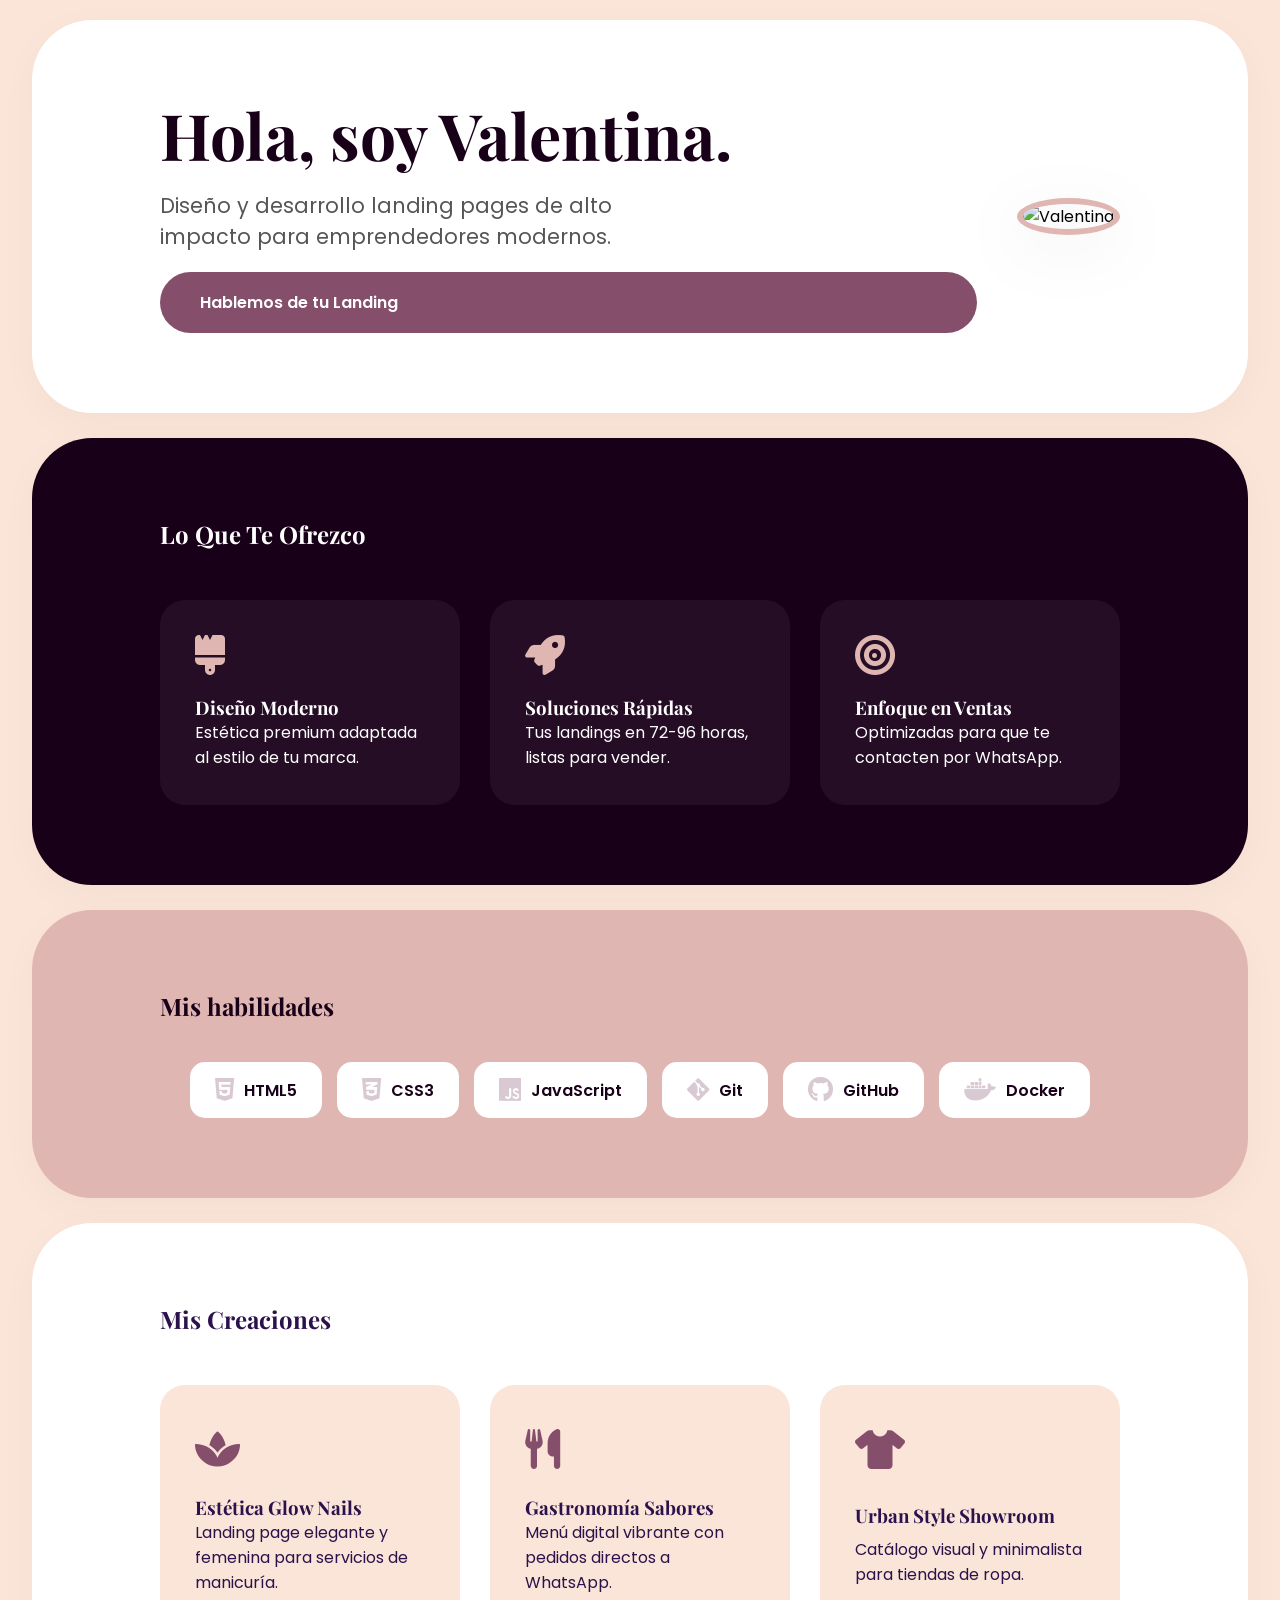
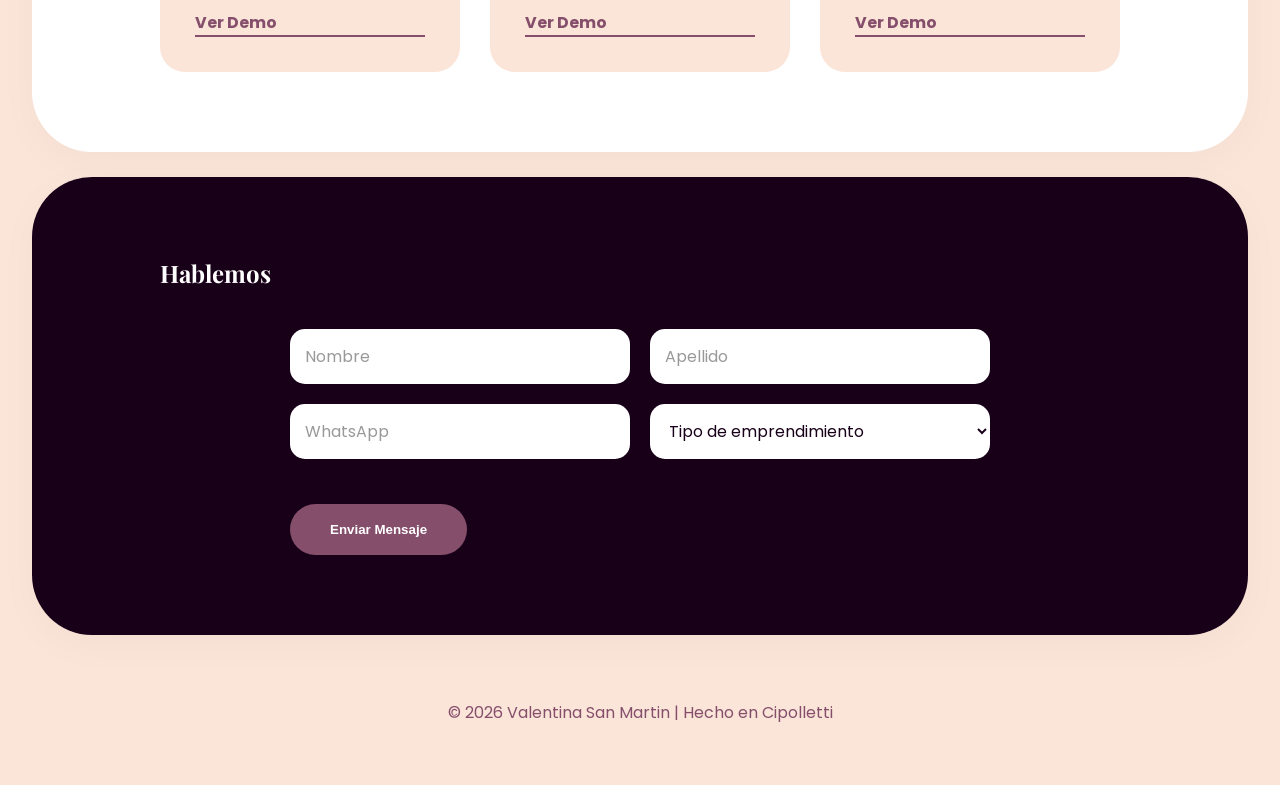
==== commit 21875255: "mejoras en el front de la demo de glow-nails" ====
--- a/index.html
+++ b/index.html
@@ -32,7 +32,7 @@
             <div class="about-card">
                 <i class="fas fa-rocket"></i>
                 <h3>Soluciones Rápidas</h3>
-                <p>Tus landings en 48-72 horas, listas para vender.</p>
+                <p>Tus landings en 72-96 horas, listas para vender.</p>
             </div>
             <div class="about-card">
                 <i class="fas fa-bullseye"></i>
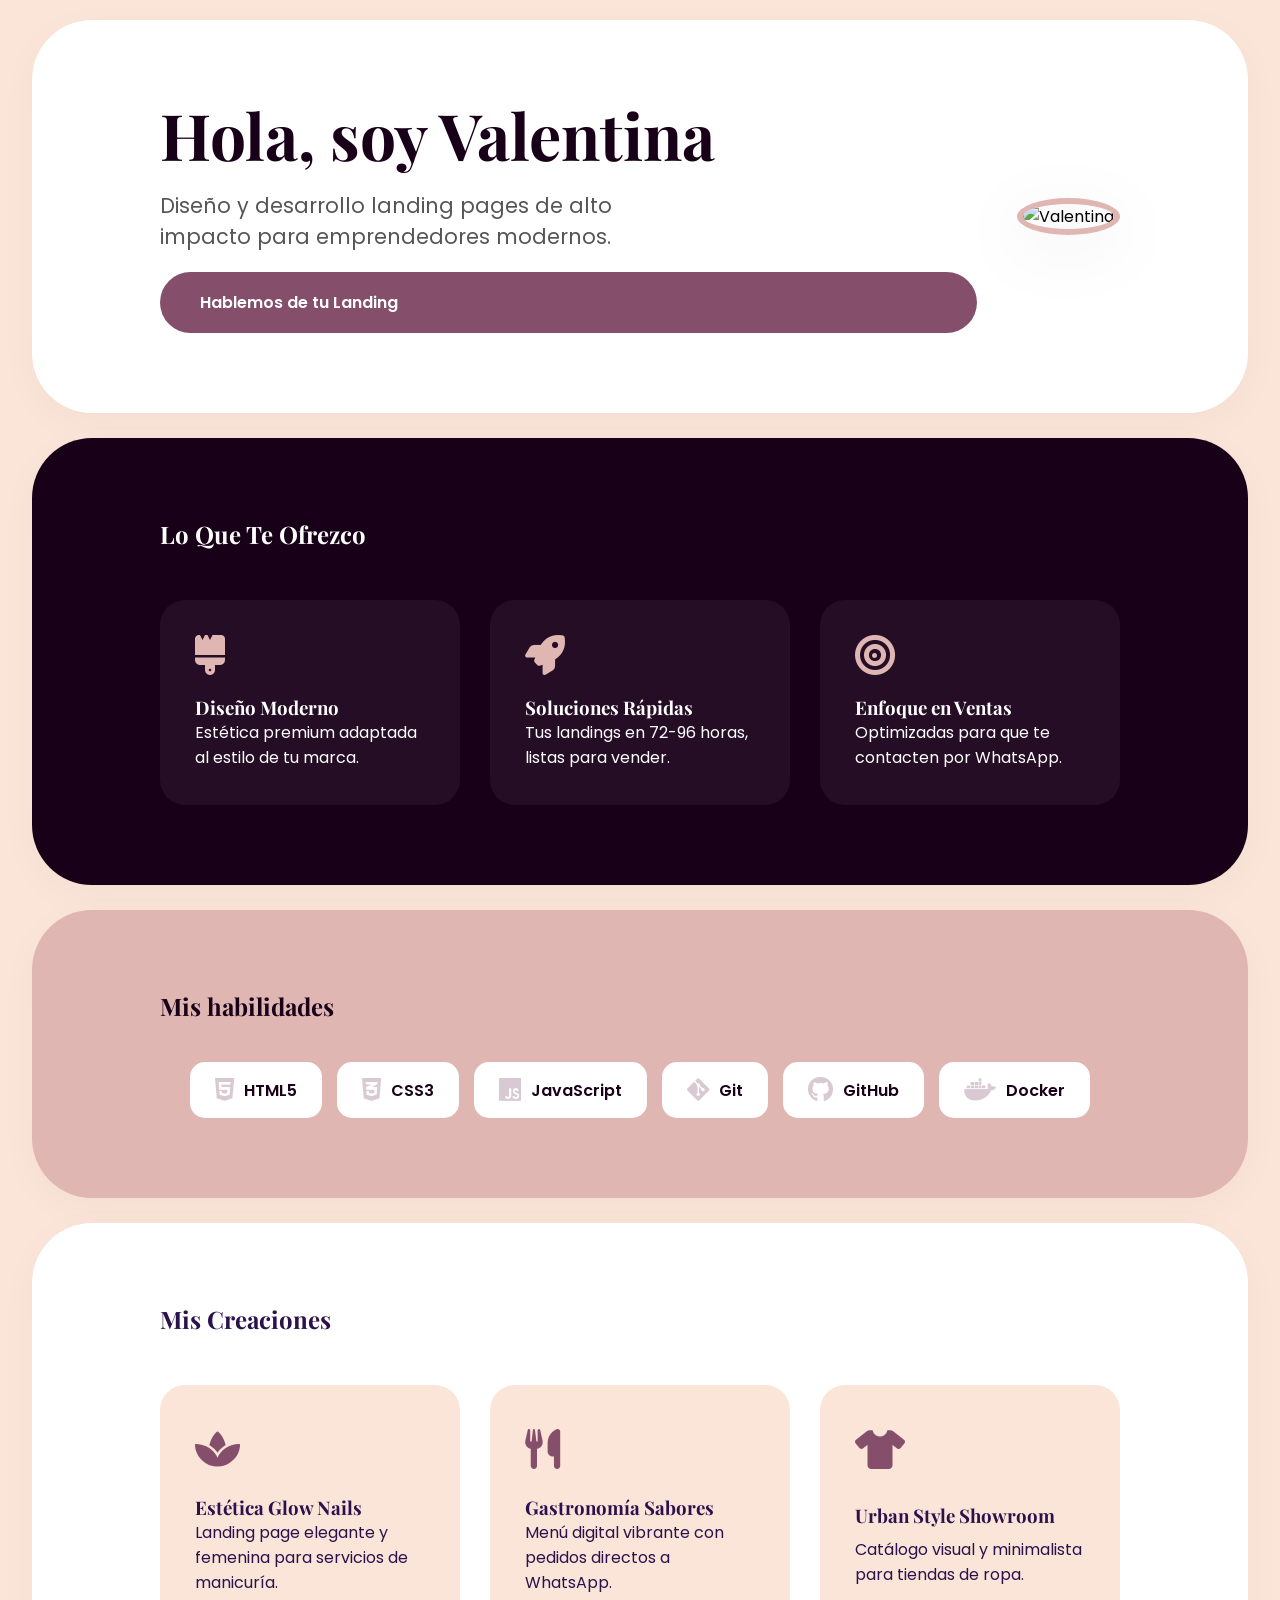
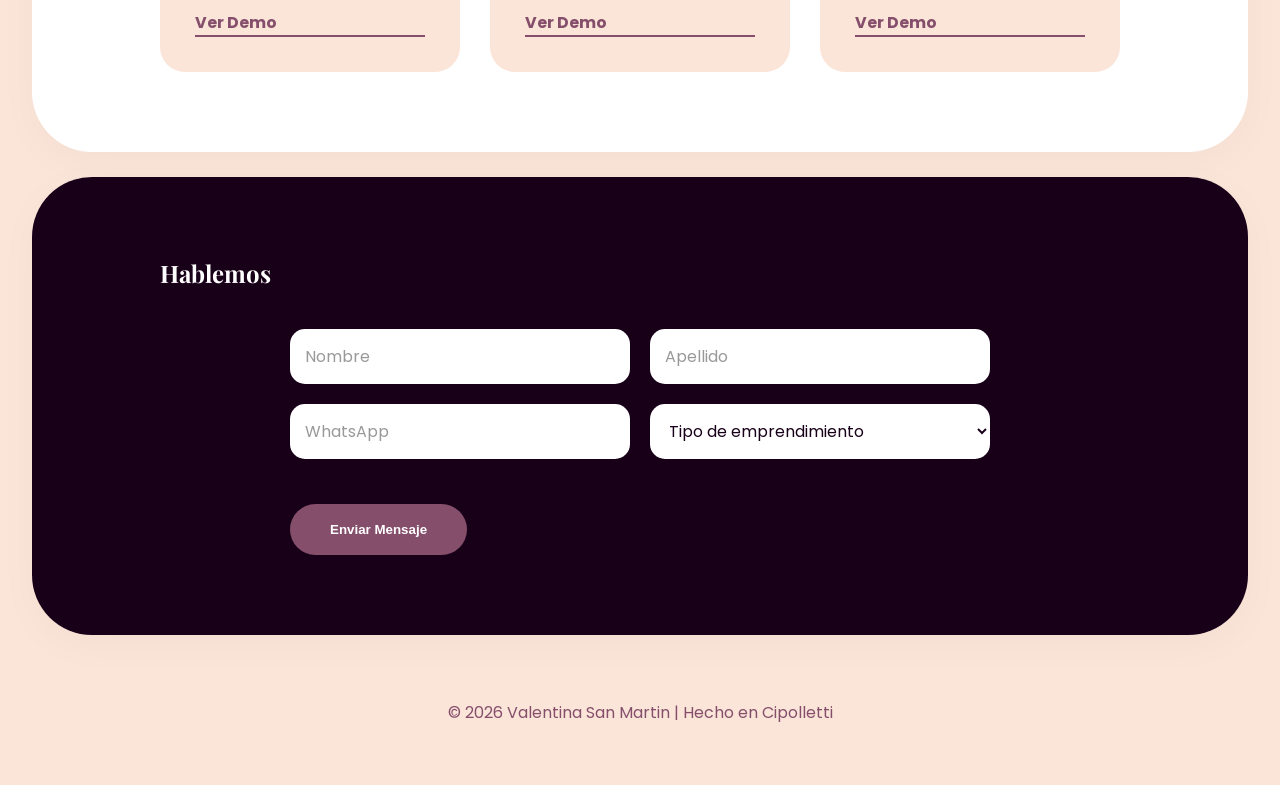
==== commit c0225bb9: "cambios provisorios en indumentaria" ====
--- a/index.html
+++ b/index.html
@@ -12,7 +12,7 @@
 
     <section class="bento-item hero">
         <div class="hero-text">
-            <h1>Hola, soy Valentina.</h1>
+            <h1>Hola, soy Valentina</h1>
             <p>Diseño y desarrollo landing pages de alto impacto para emprendedores modernos.</p>
             <a href="#hablemos" class="btn-main">Hablemos de tu Landing</a>
         </div>
@@ -67,7 +67,7 @@
                 <div class="card-icon"><i class="fas fa-utensils"></i></div>
                 <h3>Gastronomía Sabores</h3>
                 <p>Menú digital vibrante con pedidos directos a WhatsApp.</p>
-                <a href="gastronomia/comida.html" class="btn-demo">Ver Demo</a>
+                <a href="gastronomia/catering.html" class="btn-demo">Ver Demo</a>
             </div>
             <div class="project-card">
                 <div class="card-icon"><i class="fas fa-tshirt"></i></div>
